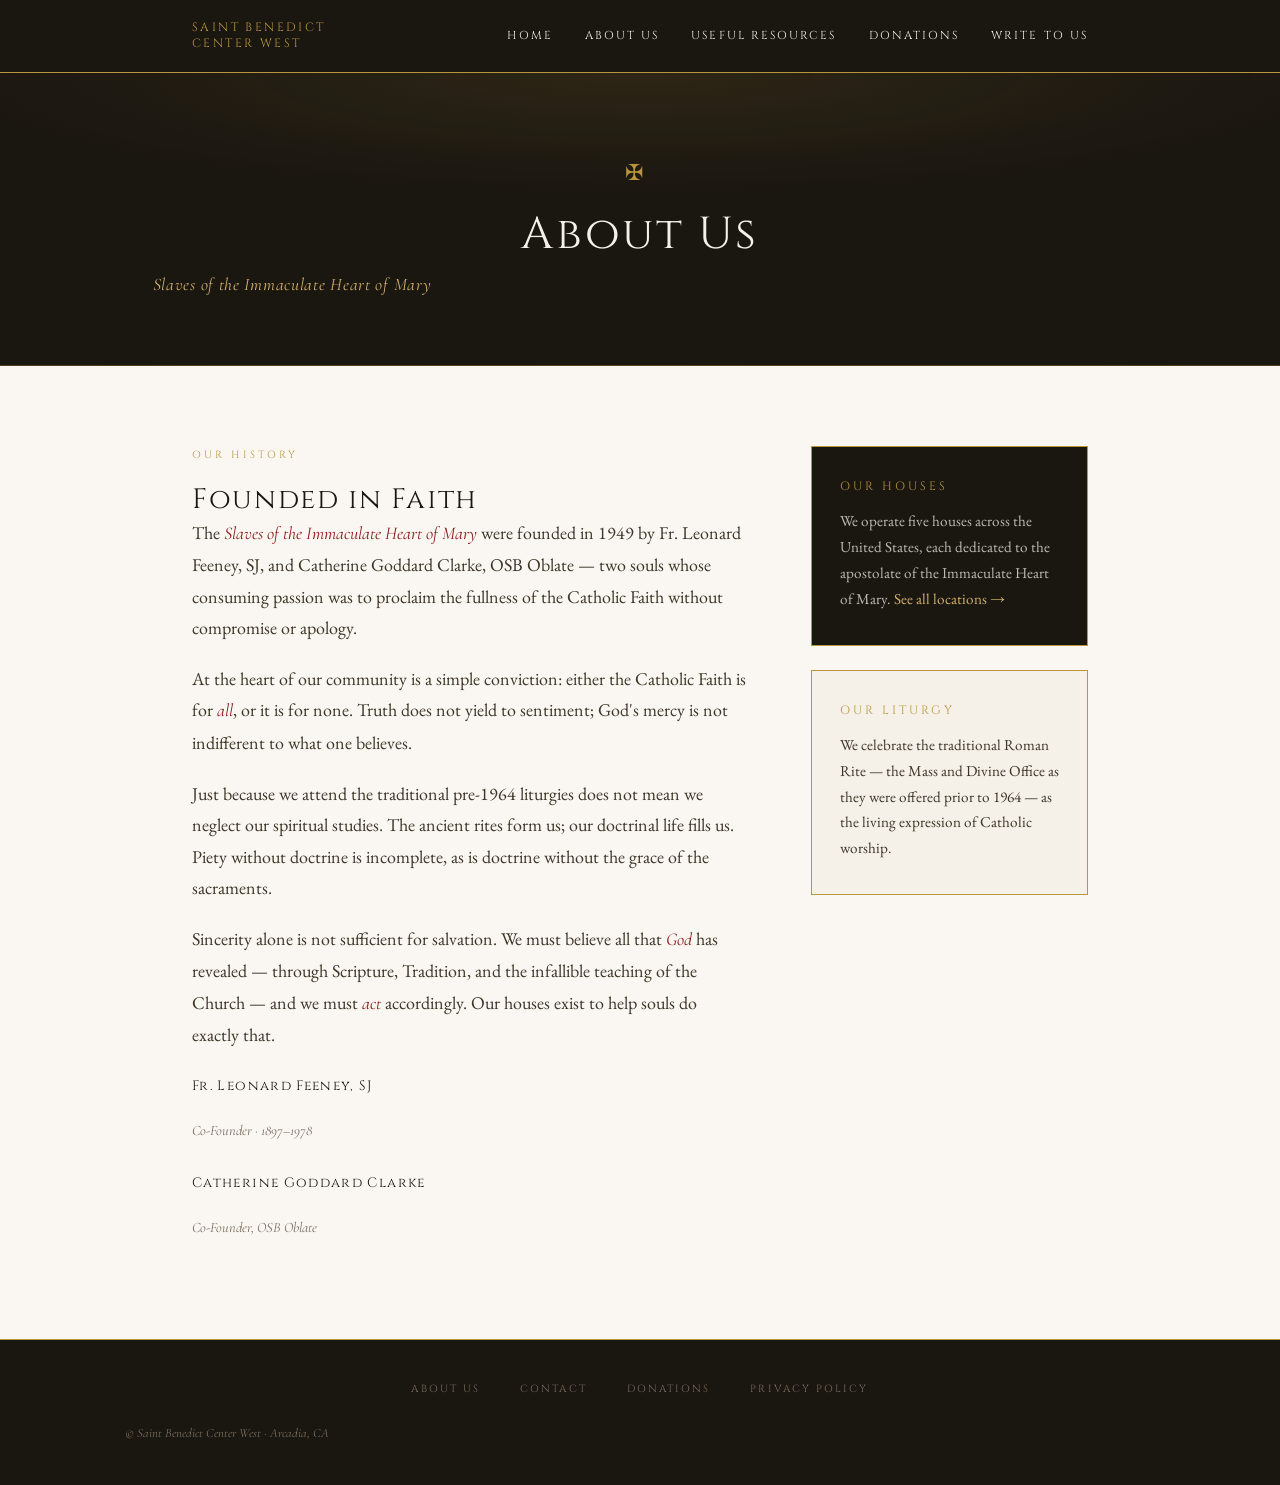
==== about-us.html @ f1c3c8a2 "Add files via upload" ====
<!DOCTYPE html>
<html lang="en">
<head>
  <meta charset="utf-8">
  <title>About Us — Saint Benedict Center West</title>
  <meta name="viewport" content="width=device-width, initial-scale=1.0">
  <link rel="stylesheet" href="style.css">
  <style>
    .about-grid {
      display: grid;
      grid-template-columns: 2fr 1fr;
      gap: 4rem;
      align-items: start;
    }
    @media (max-width: 680px) {
      .about-grid { grid-template-columns: 1fr; gap: 2.5rem; }
    }

    .about-grid p { margin-bottom: 1.2rem; }

    .sidebar-card {
      background: var(--ink);
      padding: 2rem 1.75rem;
      border: 1px solid var(--gold);
      color: var(--parchment);
    }
    .sidebar-card h3 {
      color: var(--gold);
      font-size: 0.75rem;
      letter-spacing: 0.25em;
      text-transform: uppercase;
      margin-bottom: 1rem;
    }
    .sidebar-card p {
      color: rgba(245,240,232,0.75);
      font-size: 0.95rem;
      max-width: none;
      line-height: 1.7;
      margin-bottom: 0;
    }
    .sidebar-card a { color: var(--gold-light); }

    .founders {
      display: flex;
      flex-direction: column;
      gap: 0.6rem;
      margin-top: 1.5rem;
    }
    .founder-name {
      font-family: var(--font-display);
      font-size: 0.85rem;
      letter-spacing: 0.1em;
      color: var(--ink);
    }
    .founder-role {
      font-family: var(--font-italic);
      font-style: italic;
      color: var(--ink-muted);
      font-size: 0.9rem;
    }
  </style>
</head>
<body>

  <header>
    <nav>
      <a class="nav-brand" href="index.html">Saint Benedict<br>Center West</a>
      <div>
        <a href="index.html">Home</a>
        <a href="about-us.html">About Us</a>
        <a href="news.html">USEFUL RESOURCES</a>
        <a href="donations.html">Donations</a>
        <a href="contact.html">Write to Us</a>
      </div>
    </nav>
  </header>

  <div class="page-hero">
    <div class="cross">✠</div>
    <h1>About Us</h1>
    <p class="subtitle">Slaves of the Immaculate Heart of Mary</p>
  </div>

  <main>
    <section>
      <div class="about-grid">
        <div>
          <p class="section-label">Our History</p>
          <h2>Founded in Faith</h2>

          <p>The <em>Slaves of the Immaculate Heart of Mary</em> were founded in 1949 by Fr. Leonard Feeney, SJ, and Catherine Goddard Clarke, OSB Oblate — two souls whose consuming passion was to proclaim the fullness of the Catholic Faith without compromise or apology.</p>

          <p>At the heart of our community is a simple conviction: either the Catholic Faith is for <em>all</em>, or it is for none. Truth does not yield to sentiment; God's mercy is not indifferent to what one believes.</p>

          <p>Just because we attend the traditional pre-1964 liturgies does not mean we neglect our spiritual studies. The ancient rites form us; our doctrinal life fills us. Piety without doctrine is incomplete, as is doctrine without the grace of the sacraments.</p>

          <p>Sincerity alone is not sufficient for salvation. We must believe all that <em>God</em> has revealed — through Scripture, Tradition, and the infallible teaching of the Church — and we must <em>act</em> accordingly. Our houses exist to help souls do exactly that.</p>

          <div class="founders">
            <div>
              <p class="founder-name">Fr. Leonard Feeney, SJ</p>
              <p class="founder-role">Co-Founder · 1897–1978</p>
            </div>
            <div>
              <p class="founder-name">Catherine Goddard Clarke</p>
              <p class="founder-role">Co-Founder, OSB Oblate</p>
            </div>
          </div>
        </div>

        <div>
          <div class="sidebar-card">
            <h3>Our Houses</h3>
            <p>We operate five houses across the United States, each dedicated to the apostolate of the Immaculate Heart of Mary. <a href="contact.html">See all locations →</a></p>
          </div>
          <div class="sidebar-card" style="margin-top:1.5rem; background:var(--parchment); color:var(--ink);">
            <h3 style="color:var(--gold);">Our Liturgy</h3>
            <p style="color:var(--ink-soft);">We celebrate the traditional Roman Rite — the Mass and Divine Office as they were offered prior to 1964 — as the living expression of Catholic worship.</p>
          </div>
        </div>
      </div>
    </section>

  </main>

  <footer>
    <div>
      <a href="about-us.html">About Us</a>
      <a href="contact.html">Contact</a>
      <a href="donations.html">Donations</a>
      <a href="privacy-policy.html">Privacy Policy</a>
    </div>
    <p class="footer-copy">© Saint Benedict Center West · Arcadia, CA</p>
  </footer>

</body>
</html>
---- style.css ----
/* =============================================
   SAINT BENEDICT CENTER WEST — SHARED STYLES
   Aesthetic: Sacred / Editorial / Refined
   ============================================= */

@import url('https://fonts.googleapis.com/css2?family=EB+Garamond:ital,wght@0,400;0,500;0,600;1,400;1,500&family=Cormorant+Garamond:ital,wght@0,300;0,400;0,600;1,300;1,400&family=Cinzel:wght@400;600&display=swap');

/* ── Reset & Base ── */
*, *::before, *::after { box-sizing: border-box; margin: 0; padding: 0; }

:root {
  --parchment:   #f5f0e8;
  --cream:       #faf7f2;
  --ink:         #1a1610;
  --ink-soft:    #3d3628;
  --ink-muted:   #7a6e5f;
  --gold:        #b8963e;
  --gold-light:  #d4b06a;
  --gold-pale:   #ede0c4;
  --rule:        #c8b896;
  --red-sacred:  #8b1a1a;

  --font-display: 'Cinzel', serif;
  --font-body:    'EB Garamond', serif;
  --font-italic:  'Cormorant Garamond', serif;

  --nav-height: 72px;
  --max-width: 960px;
  --section-gap: 5rem;
}

html { scroll-behavior: smooth; }

body {
  background-color: var(--cream);
  color: var(--ink);
  font-family: var(--font-body);
  font-size: 18px;
  line-height: 1.75;
  -webkit-font-smoothing: antialiased;
}

/* ── Typography ── */
h1, h2, h3 {
  font-family: var(--font-display);
  font-weight: 400;
  letter-spacing: 0.06em;
  line-height: 1.2;
  color: var(--ink);
}

h1 { font-size: clamp(1.8rem, 4vw, 2.8rem); }
h2 { font-size: clamp(1.3rem, 2.5vw, 1.75rem); }
h3 { font-size: 1.1rem; }

p { color: var(--ink-soft); max-width: 65ch; }
em { font-family: var(--font-italic); font-style: italic; color: var(--red-sacred); }

a { color: var(--gold); text-decoration: none; transition: color 0.2s; }
a:hover { color: var(--red-sacred); }

/* ── Ornamental Rule ── */
.ornament {
  display: flex;
  align-items: center;
  gap: 1rem;
  margin: 1.5rem 0;
  color: var(--gold);
}
.ornament::before,
.ornament::after {
  content: '';
  flex: 1;
  height: 1px;
  background: linear-gradient(90deg, transparent, var(--rule), transparent);
}

/* ── Navigation ── */
header {
  position: sticky;
  top: 0;
  z-index: 100;
  background: var(--ink);
  border-bottom: 1px solid var(--gold);
}

nav {
  max-width: var(--max-width);
  margin: 0 auto;
  padding: 0 2rem;
  height: var(--nav-height);
  display: flex;
  align-items: center;
  justify-content: space-between;
}

.nav-brand {
  font-family: var(--font-display);
  font-size: 0.75rem;
  letter-spacing: 0.2em;
  color: var(--gold);
  text-transform: uppercase;
  text-decoration: none;
  line-height: 1.3;
}

nav > div {
  display: flex;
  gap: 2rem;
  align-items: center;
}

nav a {
  font-family: var(--font-display);
  font-size: 0.72rem;
  letter-spacing: 0.18em;
  text-transform: uppercase;
  color: var(--parchment);
  transition: color 0.2s;
}

nav a:hover { color: var(--gold-light); }

/* ── Page Hero ── */
.page-hero {
  background-color: var(--ink);
  background-image:
    radial-gradient(ellipse 80% 60% at 50% 0%, rgba(184,150,62,0.12) 0%, transparent 70%);
  padding: 5rem 2rem 4rem;
  text-align: center;
  border-bottom: 1px solid rgba(184,150,62,0.3);
}

.page-hero h1 {
  color: var(--parchment);
  margin-bottom: 0.5rem;
}

.page-hero .subtitle {
  font-family: var(--font-italic);
  font-style: italic;
  color: var(--gold-light);
  font-size: 1.1rem;
  letter-spacing: 0.04em;
}

.page-hero .cross {
  color: var(--gold);
  font-size: 1.4rem;
  margin-bottom: 1rem;
  letter-spacing: 0.5em;
}

/* ── Main Content Sections ── */
main {
  max-width: var(--max-width);
  margin: 0 auto;
  padding: 0 2rem;
}

section {
  padding: var(--section-gap) 0;
  border-bottom: 1px solid var(--gold-pale);
}

section:last-of-type { border-bottom: none; }

.section-label {
  font-family: var(--font-display);
  font-size: 0.65rem;
  letter-spacing: 0.3em;
  text-transform: uppercase;
  color: var(--gold);
  margin-bottom: 1rem;
}

/* ── CTA Button ── */
.cta {
  display: inline-block;
  font-family: var(--font-display);
  font-size: 0.7rem;
  letter-spacing: 0.22em;
  text-transform: uppercase;
  color: var(--ink) !important;
  background: var(--gold);
  border: none;
  padding: 0.75rem 2rem;
  cursor: pointer;
  transition: background 0.2s, transform 0.15s;
  text-decoration: none;
}

.cta:hover {
  background: var(--gold-light);
  color: var(--ink) !important;
  transform: translateY(-1px);
}

/* ── Newsletter / Contact Section ── */
.contact-section {
  background: var(--parchment);
  border-radius: 2px;
  padding: 3.5rem 2.5rem !important;
  margin-top: 1rem;
  border: 1px solid var(--rule) !important;
  text-align: center;
}

.contact-section h2 {
  margin-bottom: 0.3rem;
}

.contact-section .tagline {
  font-family: var(--font-italic);
  font-style: italic;
  color: var(--ink-muted);
  font-size: 0.95rem;
  margin-bottom: 2rem;
}

.form-name-email {
  display: flex;
  gap: 1.5rem;
  margin-bottom: 1.25rem;
  justify-content: center;
  flex-wrap: wrap;
}

.form-column {
  display: flex;
  flex-direction: column;
  gap: 0.4rem;
  min-width: 200px;
  flex: 1;
  max-width: 280px;
  text-align: left;
}

label {
  font-family: var(--font-display);
  font-size: 0.65rem;
  letter-spacing: 0.2em;
  text-transform: uppercase;
  color: var(--ink-muted);
}

input[type="text"],
input[type="email"] {
  background: var(--cream);
  border: 1px solid var(--rule);
  padding: 0.6rem 0.9rem;
  font-family: var(--font-body);
  font-size: 1rem;
  color: var(--ink);
  outline: none;
  transition: border-color 0.2s;
}

input[type="text"]:focus,
input[type="email"]:focus {
  border-color: var(--gold);
}

input[type="submit"].cta {
  margin-top: 0.5rem;
}

/* ── Footer ── */
footer {
  background: var(--ink);
  border-top: 1px solid var(--gold);
  padding: 2.5rem 2rem;
  text-align: center;
}

footer > div {
  max-width: var(--max-width);
  margin: 0 auto;
  display: flex;
  justify-content: center;
  gap: 2.5rem;
  flex-wrap: wrap;
}

footer a {
  font-family: var(--font-display);
  font-size: 0.65rem;
  letter-spacing: 0.2em;
  text-transform: uppercase;
  color: var(--ink-muted);
  transition: color 0.2s;
}

footer a:hover { color: var(--gold); }

.footer-copy {
  margin-top: 1.5rem;
  font-size: 0.8rem;
  color: var(--ink-muted);
  font-family: var(--font-italic);
  font-style: italic;
}

/* ── Responsive ── */
@media (max-width: 640px) {
  nav > div { gap: 1rem; }
  nav a { font-size: 0.62rem; letter-spacing: 0.1em; }
  .form-name-email { flex-direction: column; align-items: center; }
  .contact-section { padding: 2.5rem 1.25rem !important; }
}
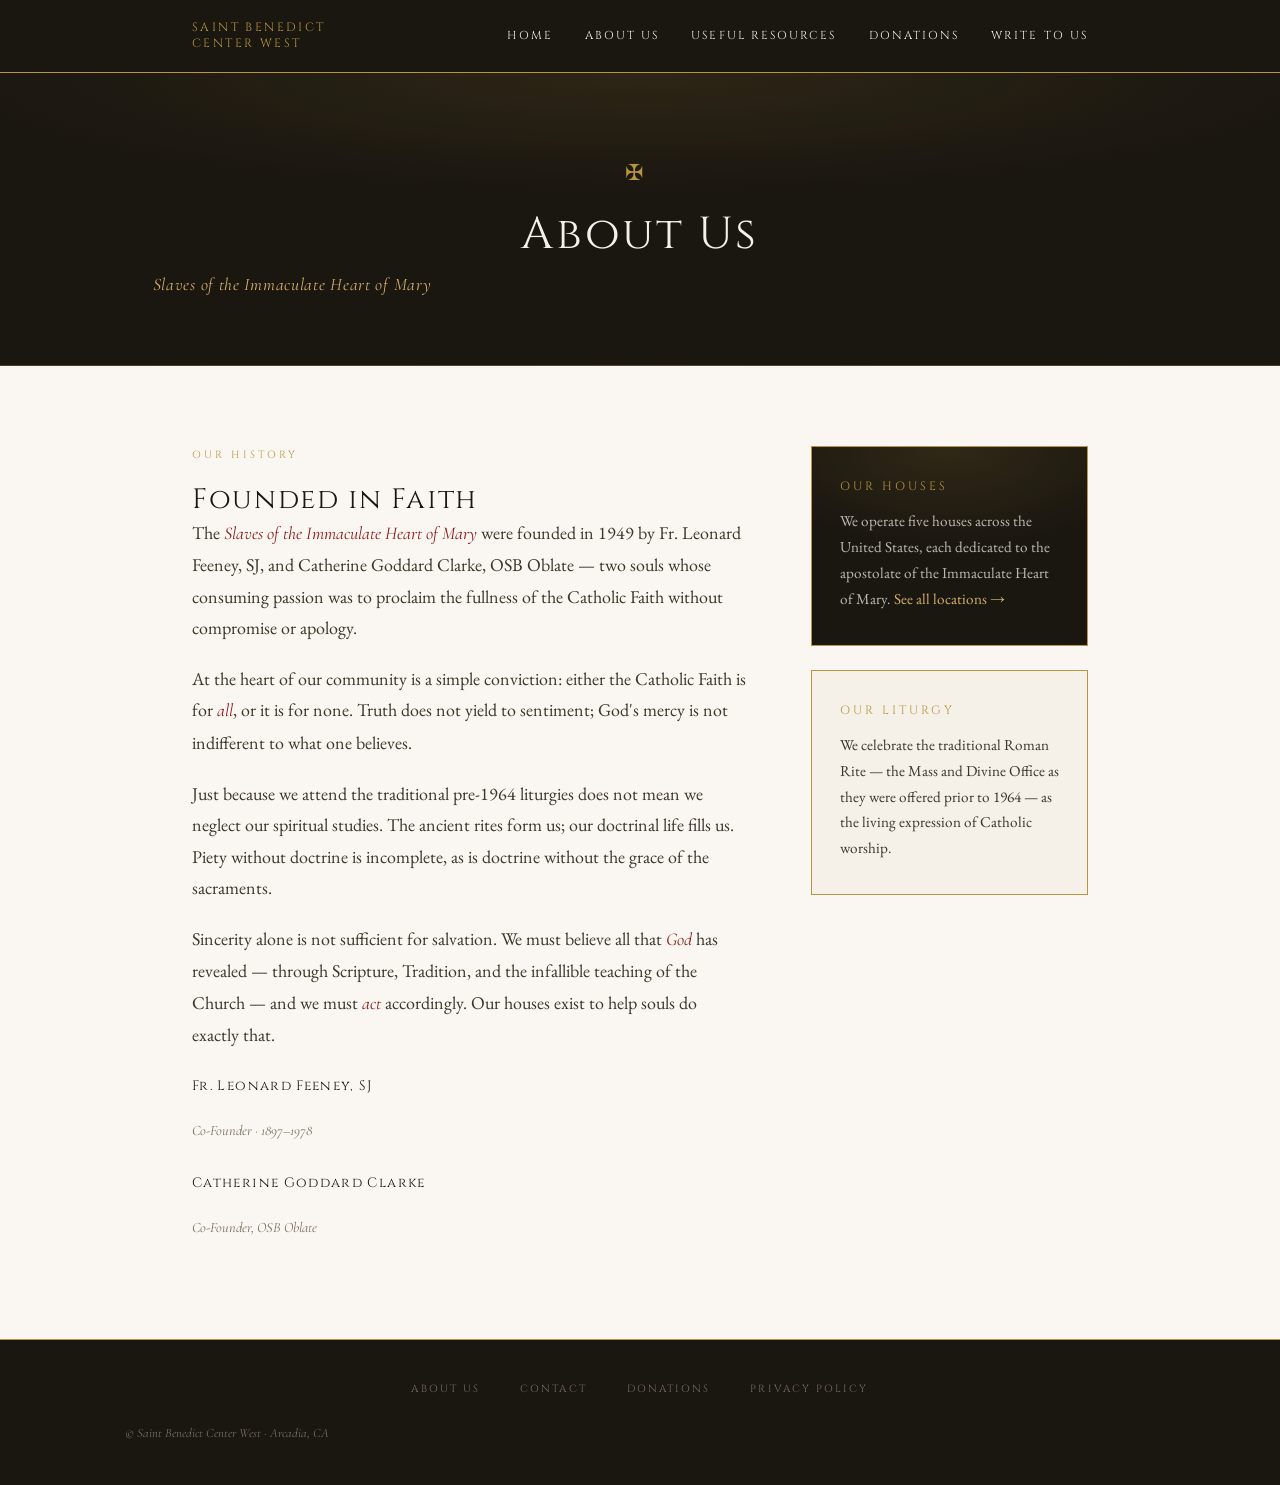
==== commit faaf076a: "Add files via upload" ====
--- a/about-us.html
+++ b/about-us.html
@@ -3,6 +3,7 @@
 <head>
   <meta charset="utf-8">
   <title>About Us — Saint Benedict Center West</title>
+  <link rel="icon" type="img/png" href="templar_cross.png">
   <meta name="viewport" content="width=device-width, initial-scale=1.0">
   <link rel="stylesheet" href="style.css">
   <style>
@@ -19,10 +20,20 @@
     .about-grid p { margin-bottom: 1.2rem; }
 
     .sidebar-card {
-      background: var(--ink);
+      background:
+        radial-gradient(ellipse 120% 80% at 50% 0%, rgba(184,150,62,0.14) 0%, transparent 65%),
+        var(--ink);
       padding: 2rem 1.75rem;
       border: 1px solid var(--gold);
+      border-radius: var(--radius-md);
+      box-shadow: var(--shadow-md);
       color: var(--parchment);
+      transition: transform 0.3s var(--ease), box-shadow 0.3s var(--ease);
+    }
+
+    .sidebar-card:hover {
+      transform: translateY(-2px);
+      box-shadow: var(--shadow-gold);
     }
     .sidebar-card h3 {
       color: var(--gold);
@@ -67,7 +78,7 @@
       <a class="nav-brand" href="index.html">Saint Benedict<br>Center West</a>
       <div>
         <a href="index.html">Home</a>
-        <a href="about-us.html">About Us</a>
+        <a href="about-us.html" aria-current="page">About Us</a>
         <a href="news.html">USEFUL RESOURCES</a>
         <a href="donations.html">Donations</a>
         <a href="contact.html">Write to Us</a>
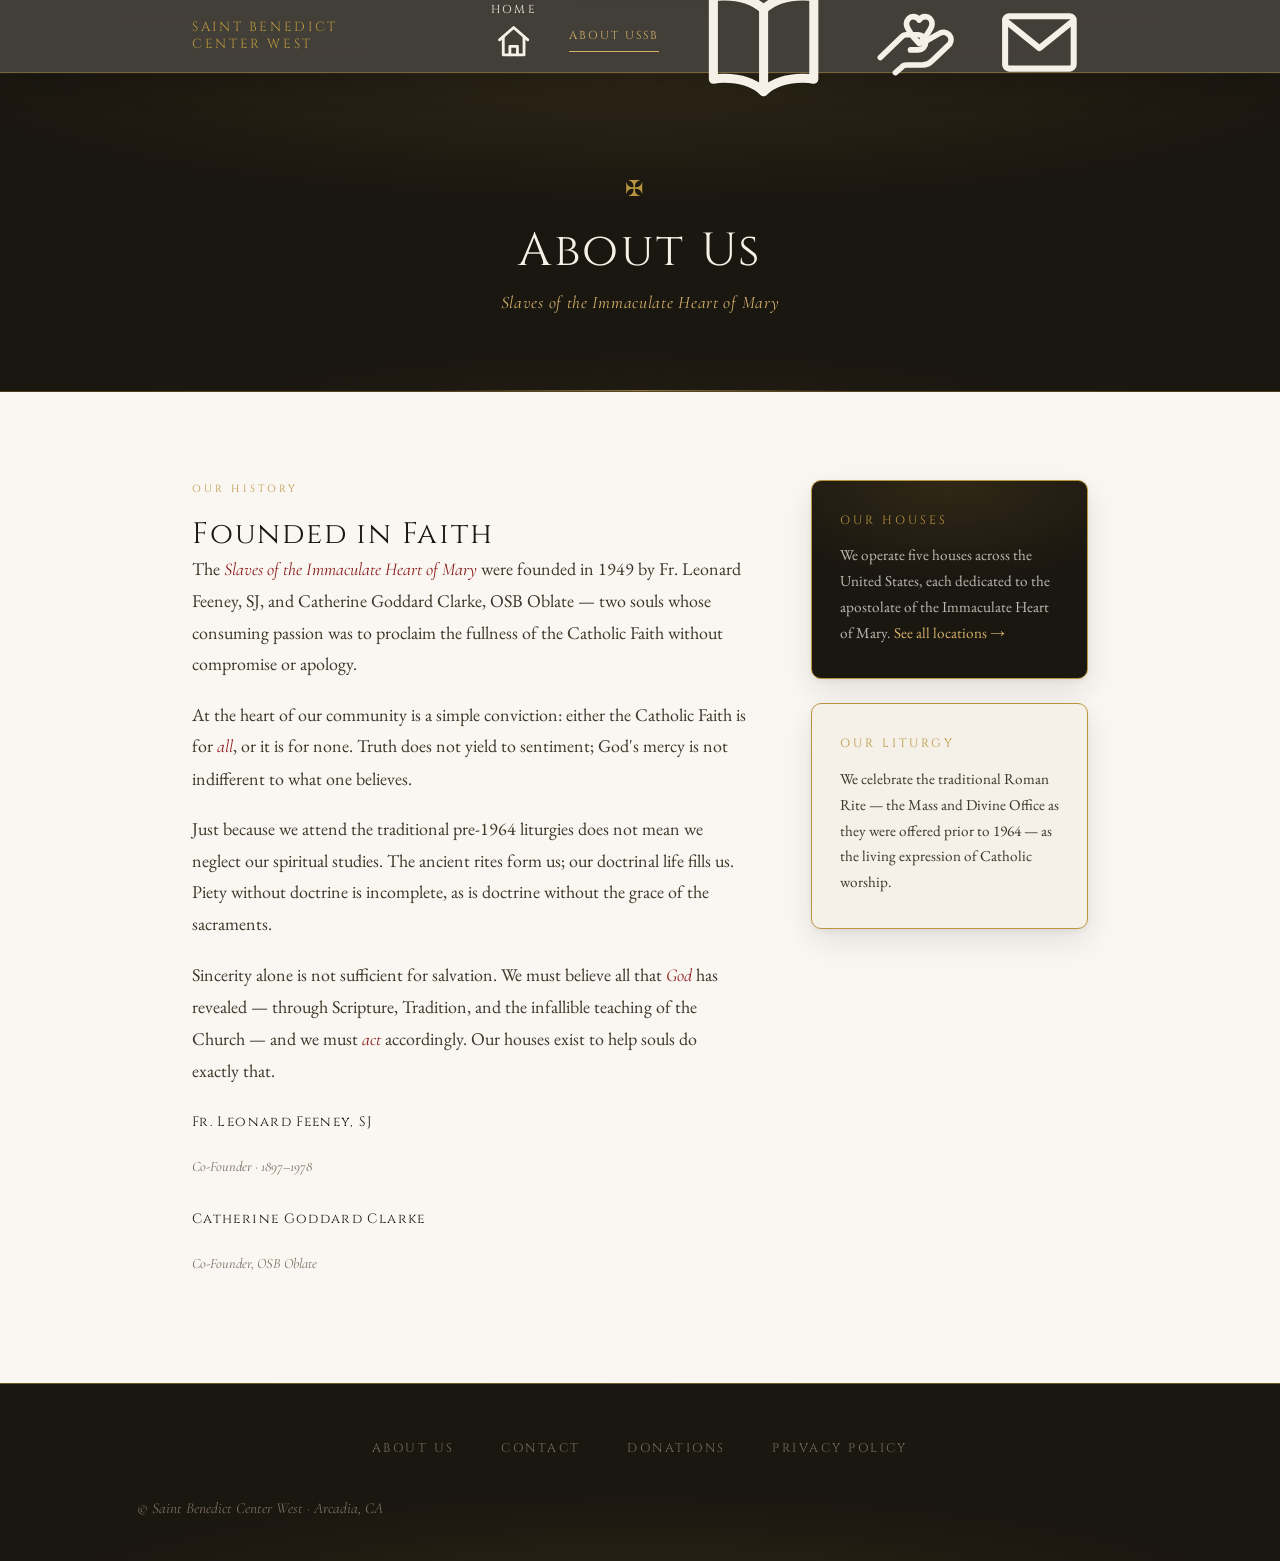
==== commit 6c5db64f: "Refactor navigation links with icons and labels on website app" ====
--- a/about-us.html
+++ b/about-us.html
@@ -77,11 +77,11 @@
     <nav>
       <a class="nav-brand" href="index.html">Saint Benedict<br>Center West</a>
       <div>
-        <a href="index.html">Home</a>
-        <a href="about-us.html" aria-current="page">About Us</a>
-        <a href="news.html">USEFUL RESOURCES</a>
-        <a href="donations.html">Donations</a>
-        <a href="contact.html">Write to Us</a>
+        <a href="index.html"><span class="nav-label">Home</span><svg class="nav-icon" viewBox="0 0 24 24" fill="none" stroke="currentColor" stroke-width="1.5" stroke-linecap="round" stroke-linejoin="round" aria-hidden="true"><path d="M4.5 10.5 12 4l7.5 6.5"/><path d="M6.5 9v9.5h11V9"/><path d="M10 18.5v-4.5h4v4.5"/></svg></a>
+        <a href="about-us.html" aria-current="page"><span class="nav-label">About Us</span><span class="nav-icon nav-icon--text" aria-hidden="true">SB</span></a>
+        <a href="news.html"><span class="nav-label">USEFUL RESOURCES</span><svg class="nav-icon" viewBox="0 0 24 24" fill="none" stroke="currentColor" stroke-width="1.5" stroke-linecap="round" stroke-linejoin="round" aria-hidden="true"><path d="M12 6.5C10.4 5 8.2 4.3 5.5 4.3c-.7 0-1.3.05-1.8.15v13.6c.5-.1 1.1-.15 1.8-.15 2.7 0 4.9.7 6.5 2.2 1.6-1.5 3.8-2.2 6.5-2.2.7 0 1.3.05 1.8.15V4.45c-.5-.1-1.1-.15-1.8-.15-2.7 0-4.9.7-6.5 2.2Z"/><path d="M12 6.5v13.6"/></svg></a>
+        <a href="donations.html"><span class="nav-label">Donations</span><svg class="nav-icon" viewBox="0 0 24 24" fill="none" stroke="currentColor" stroke-width="1.5" stroke-linecap="round" stroke-linejoin="round" aria-hidden="true"><path d="M12 10.9c-.7-.9-2.1-2.6-2.1-3.8 0-1 .8-1.9 1.8-1.9.8 0 1.3.4 1.6.9.3-.5.9-.9 1.6-.9 1 0 1.8.8 1.8 1.9 0 1.2-1.4 2.9-2.1 3.8l-1.3 1.4Z"/><path d="M11 14h2a2 2 0 1 0 0-4h-3c-.6 0-1.1.2-1.4.6L3 16"/><path d="m7 20 1.6-1.4c.3-.4.8-.6 1.4-.6h4c1.1 0 2.1-.4 2.8-1.2l4.6-4.4a2 2 0 0 0-2.5-2.9L14.5 12"/></svg></a>
+        <a href="contact.html"><span class="nav-label">Write to Us</span><svg class="nav-icon" viewBox="0 0 24 24" fill="none" stroke="currentColor" stroke-width="1.5" stroke-linecap="round" stroke-linejoin="round" aria-hidden="true"><rect x="3.5" y="5.5" width="17" height="13" rx="1"/><path d="m4 7 8 6.4L20 7"/></svg></a>
       </div>
     </nav>
   </header>
--- a/style.css
+++ b/style.css
@@ -24,20 +24,61 @@
   --font-body:    'EB Garamond', serif;
   --font-italic:  'Cormorant Garamond', serif;
 
+  /* ── Modern design tokens ── */
+  --radius-sm:   6px;
+  --radius-md:   10px;
+  --shadow-sm:   0 1px 3px rgba(26,22,16,0.05), 0 4px 14px rgba(26,22,16,0.06);
+  --shadow-md:   0 2px 6px rgba(26,22,16,0.06), 0 12px 32px rgba(26,22,16,0.1);
+  --shadow-gold: 0 0 0 1px rgba(184,150,62,0.22), 0 10px 34px rgba(184,150,62,0.14);
+  --ease:        cubic-bezier(0.22, 1, 0.36, 1);
+
   --nav-height: 72px;
   --max-width: 960px;
-  --section-gap: 5rem;
+  --section-gap: clamp(3.5rem, 8vw, 5.5rem);
 }
 
 html { scroll-behavior: smooth; }
 
 body {
   background-color: var(--cream);
+  background-image:
+    radial-gradient(ellipse 120% 55% at 50% -12%, rgba(184,150,62,0.06) 0%, transparent 60%);
+  background-attachment: fixed;
   color: var(--ink);
   font-family: var(--font-body);
   font-size: 18px;
   line-height: 1.75;
   -webkit-font-smoothing: antialiased;
+  text-rendering: optimizeLegibility;
+}
+
+::selection { background: var(--gold); color: var(--ink); }
+
+a:focus-visible,
+button:focus-visible,
+input:focus-visible,
+.cta:focus-visible {
+  outline: 2px solid var(--gold);
+  outline-offset: 3px;
+  border-radius: 2px;
+}
+
+/* ── Motion ── */
+@keyframes fadeUp {
+  from { opacity: 0; transform: translateY(14px); }
+  to   { opacity: 1; transform: translateY(0); }
+}
+@keyframes fadeIn {
+  from { opacity: 0; }
+  to   { opacity: 1; }
+}
+@media (prefers-reduced-motion: reduce) {
+  *, *::before, *::after {
+    animation-duration: 0.01ms !important;
+    animation-iteration-count: 1 !important;
+    transition-duration: 0.01ms !important;
+    scroll-behavior: auto !important;
+  }
 }
 
 /* ── Typography ── */
@@ -47,16 +88,21 @@
   letter-spacing: 0.06em;
   line-height: 1.2;
   color: var(--ink);
-}
-
-h1 { font-size: clamp(1.8rem, 4vw, 2.8rem); }
-h2 { font-size: clamp(1.3rem, 2.5vw, 1.75rem); }
+  text-wrap: balance;
+}
+
+h1 { font-size: clamp(1.9rem, 4.5vw, 2.9rem); }
+h2 { font-size: clamp(1.35rem, 2.8vw, 1.85rem); }
 h3 { font-size: 1.1rem; }
 
 p { color: var(--ink-soft); max-width: 65ch; }
 em { font-family: var(--font-italic); font-style: italic; color: var(--red-sacred); }
 
-a { color: var(--gold); text-decoration: none; transition: color 0.2s; }
+a {
+  color: var(--gold);
+  text-decoration: none;
+  transition: color 0.25s var(--ease);
+}
 a:hover { color: var(--red-sacred); }
 
 /* ── Ornamental Rule ── */
@@ -75,13 +121,16 @@
   background: linear-gradient(90deg, transparent, var(--rule), transparent);
 }
 
-/* ── Navigation ── */
+/* ── Navigation (glass) ── */
 header {
   position: sticky;
   top: 0;
   z-index: 100;
-  background: var(--ink);
-  border-bottom: 1px solid var(--gold);
+  background: rgba(26,22,16,0.82);
+  -webkit-backdrop-filter: blur(14px) saturate(1.15);
+  backdrop-filter: blur(14px) saturate(1.15);
+  border-bottom: 1px solid rgba(184,150,62,0.45);
+  box-shadow: 0 1px 0 rgba(250,247,242,0.04), 0 8px 30px rgba(0,0,0,0.22);
 }
 
 nav {
@@ -96,13 +145,15 @@
 
 .nav-brand {
   font-family: var(--font-display);
-  font-size: 0.75rem;
+  font-size: 0.825rem; /* +10% (was 0.75rem) */
   letter-spacing: 0.2em;
   color: var(--gold);
   text-transform: uppercase;
   text-decoration: none;
   line-height: 1.3;
-}
+  transition: color 0.25s var(--ease);
+}
+.nav-brand:hover { color: var(--gold-light); }
 
 nav > div {
   display: flex;
@@ -110,30 +161,63 @@
   align-items: center;
 }
 
-nav a {
+nav > div a {
+  position: relative;
   font-family: var(--font-display);
   font-size: 0.72rem;
   letter-spacing: 0.18em;
   text-transform: uppercase;
   color: var(--parchment);
-  transition: color 0.2s;
-}
-
-nav a:hover { color: var(--gold-light); }
+  padding: 0.4rem 0;
+  transition: color 0.25s var(--ease);
+}
+
+nav > div a::after {
+  content: '';
+  position: absolute;
+  left: 0;
+  right: 0;
+  bottom: 0;
+  height: 1px;
+  background: var(--gold-light);
+  transform: scaleX(0);
+  transform-origin: left center;
+  transition: transform 0.3s var(--ease);
+}
+
+nav > div a:hover { color: var(--gold-light); }
+nav > div a:hover::after,
+nav > div a[aria-current="page"]::after { transform: scaleX(1); }
+nav > div a[aria-current="page"] { color: var(--gold-light); }
 
 /* ── Page Hero ── */
 .page-hero {
+  position: relative;
   background-color: var(--ink);
   background-image:
-    radial-gradient(ellipse 80% 60% at 50% 0%, rgba(184,150,62,0.12) 0%, transparent 70%);
-  padding: 5rem 2rem 4rem;
+    radial-gradient(ellipse 80% 60% at 50% 0%, rgba(184,150,62,0.12) 0%, transparent 70%),
+    radial-gradient(ellipse 60% 45% at 50% 115%, rgba(184,150,62,0.08) 0%, transparent 65%);
+  padding: clamp(4rem, 9vw, 6rem) 2rem clamp(3rem, 7vw, 4.5rem);
   text-align: center;
   border-bottom: 1px solid rgba(184,150,62,0.3);
+  overflow: hidden;
+}
+
+.page-hero::after {
+  content: '';
+  position: absolute;
+  left: 50%;
+  bottom: 0;
+  transform: translateX(-50%);
+  width: min(420px, 70%);
+  height: 1px;
+  background: linear-gradient(90deg, transparent, rgba(212,176,106,0.6), transparent);
 }
 
 .page-hero h1 {
   color: var(--parchment);
   margin-bottom: 0.5rem;
+  animation: fadeUp 0.8s var(--ease) both;
 }
 
 .page-hero .subtitle {
@@ -142,6 +226,10 @@
   color: var(--gold-light);
   font-size: 1.1rem;
   letter-spacing: 0.04em;
+  max-width: 100%;
+  margin-left: auto;
+  margin-right: auto;
+  animation: fadeUp 0.8s var(--ease) 0.12s both;
 }
 
 .page-hero .cross {
@@ -149,6 +237,7 @@
   font-size: 1.4rem;
   margin-bottom: 1rem;
   letter-spacing: 0.5em;
+  animation: fadeIn 1s var(--ease) both;
 }
 
 /* ── Main Content Sections ── */
@@ -163,6 +252,16 @@
   border-bottom: 1px solid var(--gold-pale);
 }
 
+/* Keep the simple fade for pages without scroll choreography; on index the
+   .scroll-part class takes over so we don't double-animate. */
+section {
+  animation: fadeUp 0.9s var(--ease) both;
+}
+
+section.scroll-part {
+  animation: none;
+}
+
 section:last-of-type { border-bottom: none; }
 
 .section-label {
@@ -182,27 +281,48 @@
   letter-spacing: 0.22em;
   text-transform: uppercase;
   color: var(--ink) !important;
-  background: var(--gold);
-  border: none;
-  padding: 0.75rem 2rem;
+  background: linear-gradient(160deg, var(--gold-light) 0%, var(--gold) 55%);
+  border: 1px solid rgba(26,22,16,0.12);
+  border-radius: var(--radius-sm);
+  padding: 0.85rem 2.1rem;
   cursor: pointer;
-  transition: background 0.2s, transform 0.15s;
+  box-shadow: var(--shadow-sm);
+  transition: background 0.25s var(--ease), transform 0.2s var(--ease), box-shadow 0.25s var(--ease);
   text-decoration: none;
 }
 
 .cta:hover {
-  background: var(--gold-light);
+  background: linear-gradient(160deg, #e0bd7a 0%, var(--gold-light) 55%);
   color: var(--ink) !important;
-  transform: translateY(-1px);
+  transform: translateY(-2px);
+  box-shadow: var(--shadow-md);
+}
+
+.cta:active { transform: translateY(0); box-shadow: var(--shadow-sm); }
+
+.cta--ghost {
+  background: transparent;
+  color: var(--gold) !important;
+  border: 1px solid var(--gold);
+  box-shadow: none;
+}
+
+.cta--ghost:hover {
+  background: rgba(184,150,62,0.08);
+  color: var(--gold) !important;
+  box-shadow: var(--shadow-sm);
 }
 
 /* ── Newsletter / Contact Section ── */
 .contact-section {
-  background: var(--parchment);
-  border-radius: 2px;
+  background:
+    radial-gradient(ellipse 90% 60% at 50% 0%, rgba(212,176,106,0.12) 0%, transparent 65%),
+    var(--parchment);
+  border-radius: var(--radius-md);
   padding: 3.5rem 2.5rem !important;
   margin-top: 1rem;
   border: 1px solid var(--rule) !important;
+  box-shadow: var(--shadow-sm);
   text-align: center;
 }
 
@@ -248,17 +368,20 @@
 input[type="email"] {
   background: var(--cream);
   border: 1px solid var(--rule);
-  padding: 0.6rem 0.9rem;
+  border-radius: var(--radius-sm);
+  padding: 0.7rem 1rem;
   font-family: var(--font-body);
   font-size: 1rem;
   color: var(--ink);
   outline: none;
-  transition: border-color 0.2s;
+  box-shadow: inset 0 1px 3px rgba(26,22,16,0.04);
+  transition: border-color 0.25s var(--ease), box-shadow 0.25s var(--ease);
 }
 
 input[type="text"]:focus,
 input[type="email"]:focus {
   border-color: var(--gold);
+  box-shadow: 0 0 0 3px rgba(184,150,62,0.18);
 }
 
 input[type="submit"].cta {
@@ -267,9 +390,11 @@
 
 /* ── Footer ── */
 footer {
-  background: var(--ink);
-  border-top: 1px solid var(--gold);
-  padding: 2.5rem 2rem;
+  background:
+    radial-gradient(ellipse 80% 100% at 50% 120%, rgba(184,150,62,0.1) 0%, transparent 60%),
+    var(--ink);
+  border-top: 1px solid rgba(184,150,62,0.5);
+  padding: 3rem 2rem 2.5rem;
   text-align: center;
 }
 
@@ -284,27 +409,49 @@
 
 footer a {
   font-family: var(--font-display);
-  font-size: 0.65rem;
+  font-size: 0.78rem; /* +20% (was 0.65rem) */
   letter-spacing: 0.2em;
   text-transform: uppercase;
   color: var(--ink-muted);
-  transition: color 0.2s;
+  padding: 0.4rem 0.2rem;
+  transition: color 0.25s var(--ease);
 }
 
 footer a:hover { color: var(--gold); }
 
 .footer-copy {
-  margin-top: 1.5rem;
-  font-size: 0.8rem;
+  margin-top: 1.75rem;
+  font-size: 0.96rem; /* +20% (was 0.8rem) */
   color: var(--ink-muted);
   font-family: var(--font-italic);
   font-style: italic;
 }
 
 /* ── Responsive ── */
+@media (max-width: 900px) {
+  .page-hero { padding: 3.5rem 1.5rem 3rem; }
+}
+
 @media (max-width: 640px) {
-  nav > div { gap: 1rem; }
-  nav a { font-size: 0.62rem; letter-spacing: 0.1em; }
+  nav {
+    flex-direction: column;
+    justify-content: center;
+    height: auto;
+    padding: 1.1rem 1.25rem 1rem;
+    gap: 0.85rem;
+  }
+  nav > div {
+    gap: 1.4rem;
+    flex-wrap: wrap;
+    justify-content: center;
+  }
+  nav > div a { font-size: 0.68rem; letter-spacing: 0.12em; } /* +10% (was 0.62rem) */
   .form-name-email { flex-direction: column; align-items: center; }
   .contact-section { padding: 2.5rem 1.25rem !important; }
-}
+  header { position: sticky; }
+}
+
+@media (max-width: 420px) {
+  main { padding: 0 1.25rem; }
+  .page-hero { padding: 3rem 1.25rem 2.5rem; }
+}
